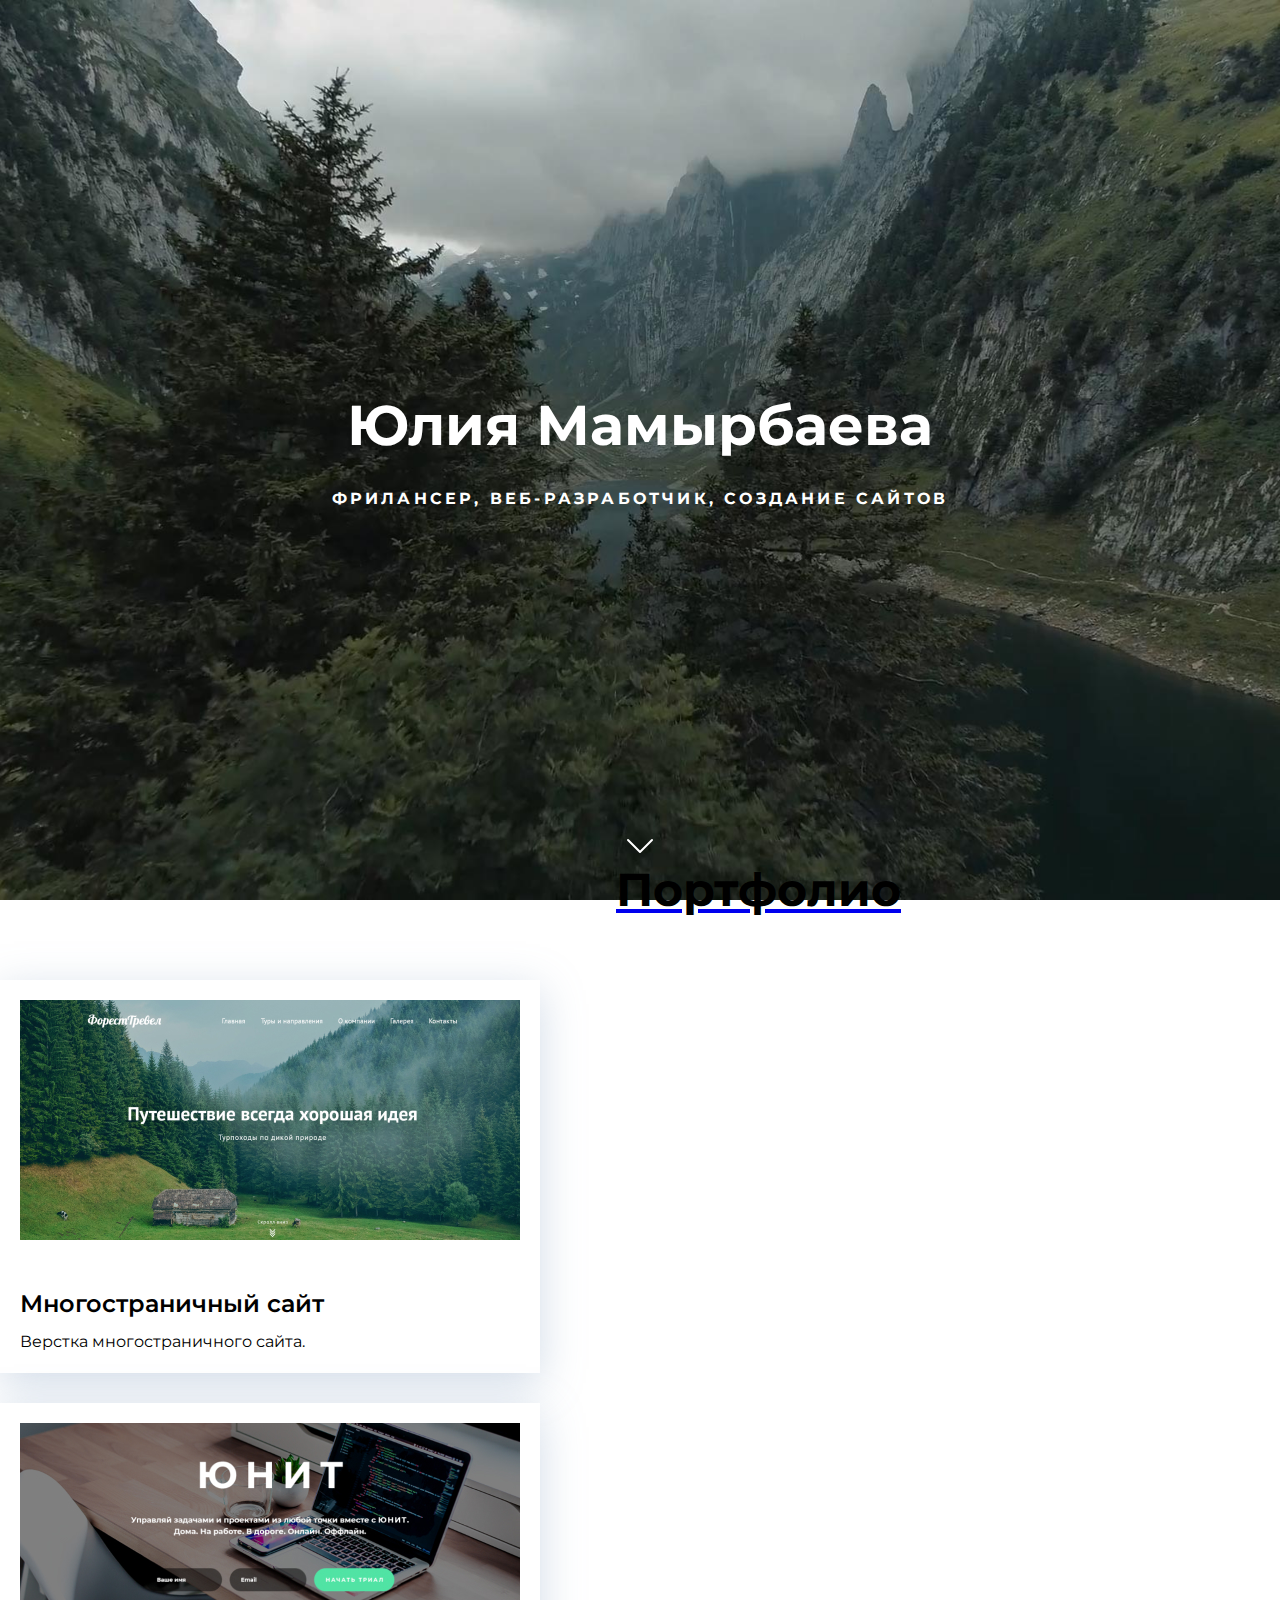
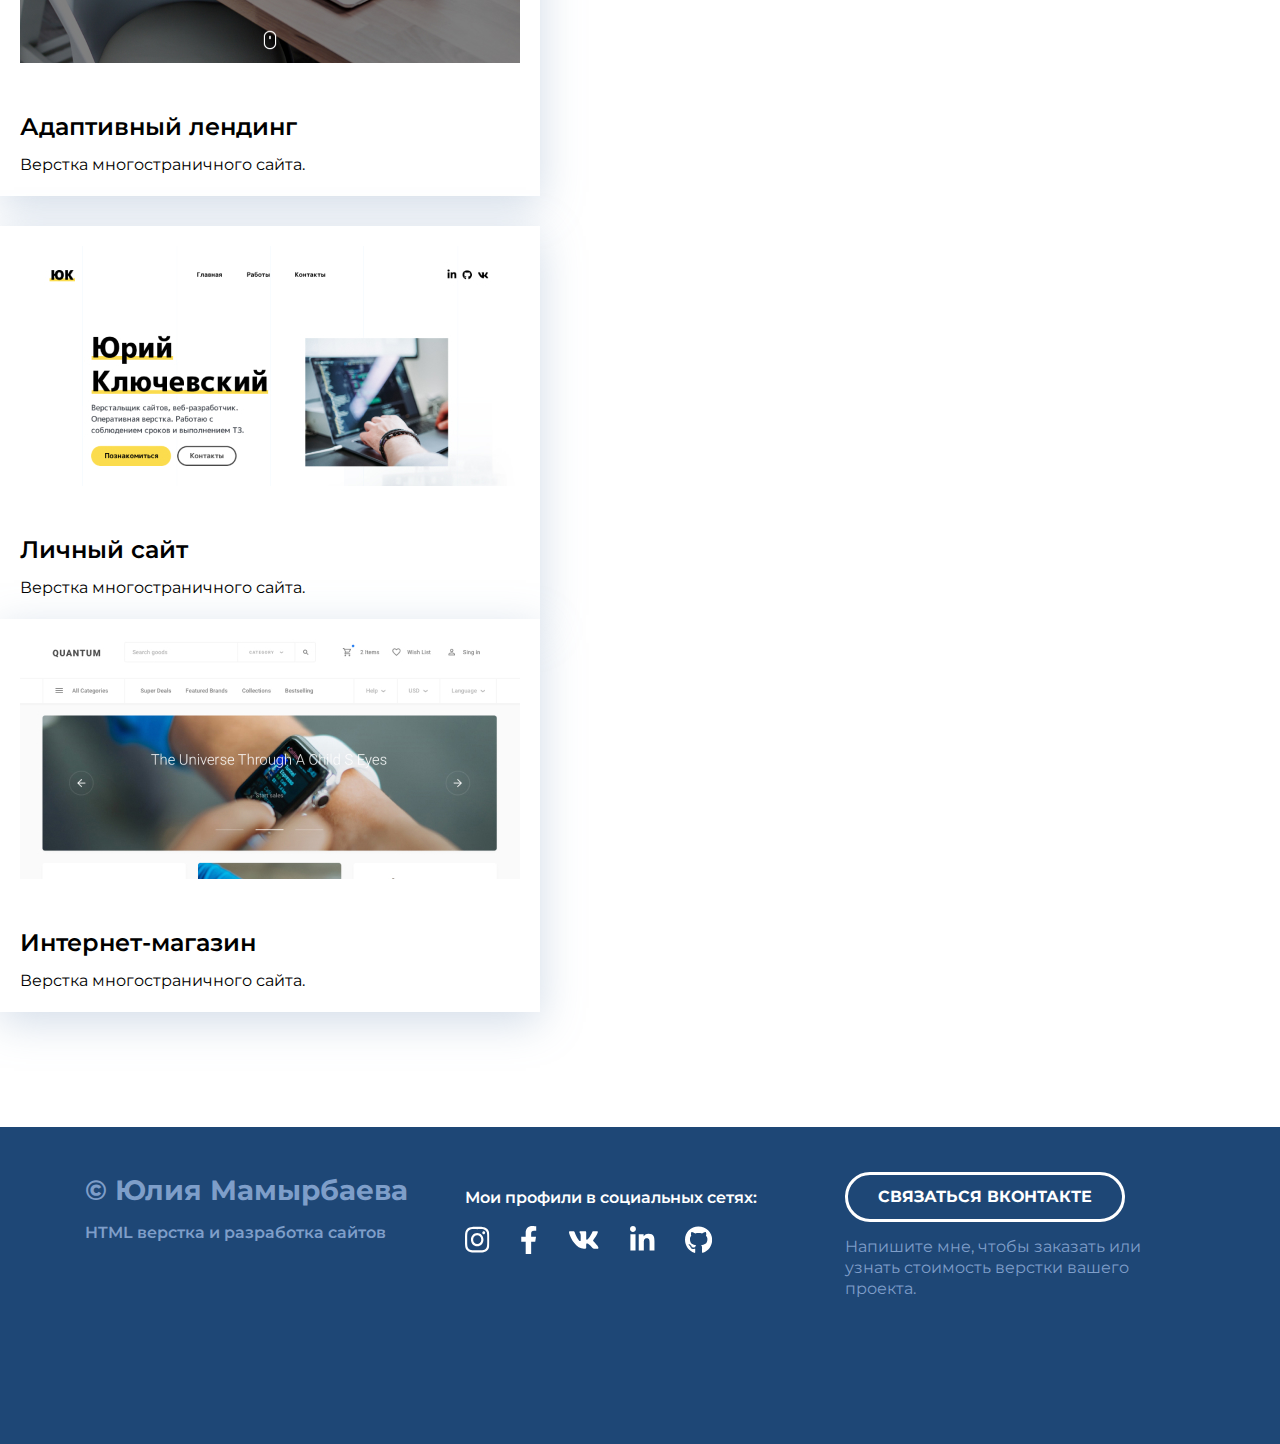
==== index.html @ e3d026e7 "new site" ====
<!DOCTYPE html>
<html lang="ru">
<head>
    <meta charset="UTF-8">
    <meta http-equiv="X-UA-Compatible" content="IE=edge">
    <meta name="viewport" content="width=device-width, initial-scale=1.0">
        <link rel="stylesheet" href="./css/main.css">
        <link rel="stylesheet" href="./css/media.css">
        <link href="https://fonts.googleapis.com/css2?family=Montserrat:wght@400;600;700&display=swap" rel="stylesheet">
    <title>Сайт - портфолио</title>
</head>
<body>
            <header class="header" id="header">
            <h1 class="header-title"> Юлия Мамырбаева</h1>
             <p class="header-subtitle"> фрилансер, веб-разработчик, создание сайтов</p>         
            <a href="#portfolio" class="header-arrow">
                <img src="./image/header/chevron-down.svg" alt="arrow"> 
         </div>
        </div>
        </header>

        <main>
            <div class="portfolio"
             class="portfolio" id="portfolio"
                class="container">
                        <h2 class="portfolio-header">Портфолио</h2>
                      
                        <!-- portfolio-cards-wrapper -->
                        <div class="portfolio-cards-wrapper"></div>
                        <!-- // portfolio-cards-wrapper-->
                      
                        <!-- Card -->
                        <div class="card">
                            <a href="forest-travel.html" class="card-link">
                                 <img class="card-img" src="./image/portfolio/main.jpg.jpg" alt="Многостраничный сайт">
                                    <h3 class="card-title">Многостраничный сайт</h3>
                                     <p>Верстка многостраничного сайта.</p>
                                 </a>
                        </div>
                        <!-- // Card -->
    
                        <!-- Card -->
                        <div class="card">
                            <a href="forest-travel.html" class="card-link">
                            <img class="card-img" src="./image/portfolio/junit.jpg.jpg" alt="Адаптивный лендинг">
                            <h3 class="card-title">Адаптивный лендинг</h3>
                            <p>Верстка многостраничного сайта.</p>
                            </a>
                        </div>
                        <!-- // Card -->

                        <!-- Card -->
                        <div class="card">
                            <a href="forest-travel.html" class="card-link">
                            <img class="card-img" src="./image/portfolio/lichnoe.jpg.jpg" alt="Личный сайт">
                            <h3 class="card-title">Личный сайт</h3>
                            <p>Верстка многостраничного сайта.</p>
                                 </a>
                        </div>
                        <!-- // Card -->

                        <!-- Card -->
                        <div class="card">
                            <a href="forest-travel.html" class="card-link">
                            <img class="card-img" src="./image/portfolio/content.jpg.jpg" alt="Интернет-магазин">
                            <h3 class="card-title">Интернет-магазин</h3>
                            <p>Верстка многостраничного сайта.</p>
                        </a>
                        </div>
                        <!-- // Card -->

                    </div>
            </div>
         </div>
        </main>
           
     <footer class="footer ">
         <div class="container">
             <div class="footer-row">
                    <div class="footer-copyright footer-col">
                      <div class="footer-copyright-name">© Юлия Мамырбаева</div>
                        <p>HTML верстка и разработка сайтов</p>
                    </div>
                    <!-- footer-icons -->
                    <div class="footer-icons footer-col">
                        <p>Мои профили в социальных сетях:</p>
                        <div class="footer-icons-row">
                            <a href="#">
                            <img src="./image/icons/instagram.jpg.svg" alt="">
                             </a>
                            <a href="#">
                            <img src="./image/icons/facebook.jpg.svg" alt="">
                             </a>
                            <a href="#">
                            <img src="./image/icons/vk.jpg.svg" alt="">
                             </a>
                            <a href="#">
                            <img src="./image/icons/linkedin.jpg.svg" alt="">
                             </a>
                            <a href="#">
                            <img src="./image/icons/github.jpg.svg" alt="">
                             </a>
                        </div>
                    </div>

                     <!-- // footer-icons -->

                     <div class="footer-contacts footer-col">
                       <a href="#" class="footer-button">Связаться Вконтакте
                       </a>
                        <p>Напишите мне, чтобы заказать или узнать стоимость верстки вашего проекта.</p>
                     </div>
             </div>
         </div>
     </footer>      
     

     <!--Библиотеки и плагины-->
     <script src="./libs/jqvery/jquery-3.6.0.min.js"></script>
     <script src="./libs/vide/jquery.vide.min.js"></script>
   
   

     <!--Собственные скрипты т вызовы библиотек-->
     <script src="./js/main.js"></script>
   
    </body>
</html>
---- css/main.css ----
* {
    box-sizing: border-box;
}

html {
    scroll-behavior: smooth;

}
body {
    margin: 0;
    font-family: 'Montserrat', sans-serif;
    color: black;
   
}
img {
    max-width: 100%;
}

.container {
    max-width: 1140px;
    margin-left: auto;
    margin-right: auto;
    padding-left: 15px;
    padding-right: 15px;
}

.none {
    display: none !important;
}
/*header*/

.header {
    position: relative;
    /* определяем  модель flexbox для блока header */ 
    display: flex;
    flex-direction: column;/* выстраиваем в колонку flex элементы, основная ось "Y"*/
    justify-content: center;/* выравнивание по основной оси- вертикаль*/
    align-items: center;/* выравнивание по поперечной оси- горизонталь*/
    width: 100% ;
    height: 100vh;
  
   /* background-color: #556983;*/
  /*  background-image:url("./../image/header/header-bg.jpg.jpg") */;
    background-size: cover;
    background-position: center;
}
    .header-title { 
        margin: 0;
        margin-bottom: 25px;
        font-weight: 700;
        font-size: 56px;
        line-height: 130%; /*1.3 * 56 */
        text-align: center;
        color: #ffffff;
    }
    .header-subtitle {
        margin: 0;
        font-weight: bold;
        font-size: 16px;
        line-height: 150%;
        text-align: center;
        letter-spacing: 0.2em;
        text-transform: uppercase;
        color: #ffffff;

        }
        .header-arrow {
            width: 48px;
            height: 48px;
            position: absolute;
            bottom: 30px;
            left: 50%;
            transform: translate(-50%, 0);
        }

        /*Portfolio*/

        .portfolio {
            padding-top: 80px;
            padding-bottom: 115px;
        }

        .portfolio-header {
        margin-bottom: 70px;
        font-weight: 700;
        font-size: 46px;
        line-height: 130%;
        text-align: center;
    color: #000000;
}
            
    .portfolio-cards-wrapper {  
        display: flex;
        flex-wrap: wrap;
        justify-content:space-between;

}
    .card {
    margin-bottom: 30px;
    max-width: 540px;
    background-color: #ffffff;
    box-shadow: 0px 10px 40px rgba(126, 155, 189, 0.35);
transition: transform 0.2s ease-in;
}

.card:hover {
    transform: translateY(-15px);
}

.card-link {
    padding: 20px;
    display: block;
    color: black;
    text-decoration: none;
    transition: color 0.2s ease-in;
}
.card-link:hover {
    color: rgb(39, 91, 236);
}
.card:last-child {
    margin-bottom: 0;
  /*  background-color: deeppink;*/
}
.card:nth-last-child(2) {
    margin-bottom: 0;
  /*  background-color: deeppink;*/
}
    .card-img {
    margin-bottom: 20px;
}
    .card-title {
    margin-bottom: 13px;
    font-weight: 600;
    font-size: 24px;
    line-height: 130%;

}

    .card p {
    margin: 0;
    font-size: 16px;
    line-height: 130%;
}

/*Footer*/
.footer {
    padding-top: 45px;
    padding-bottom: 130px;
    background: #1E4776;
    color: white;

}

.footer-row {  
display: flex;
/*flex-direction: row; */
justify-content: space-between;
}

.footer-col {
    max-width: 350px;
    flex-grow: 1;
}

.footer-copyright {
  
    color:#7E9EC9;
    line-height: 1.3;
}

.footer-copyright-name {
    font-weight: 700;
    font-size: 28px;
    margin-bottom: 15px;
   
    
}
.footer-copyright p {
    margin: 0;
    margin-bottom: 15px;
font-size: 16px;
font-weight: 600;
}

.footer-icons p {
    font-weight: 600;
    font-size: 16px;
    line-height: 1.3;   
}

.footer-icons-row {
display: flex;
align-items: center;
}

.footer-icons-row > * + * {
    margin-left: 30px;
}

.footer-button {
display: inline-block;
height: 50px;
padding-left: 30px;
padding-right: 30px;

border: 3px solid #FFFFFF;
border-radius: 50px;

color: white;
font-weight: 700;
font-size: 16px;
line-height: 44px;
text-transform: uppercase;
text-decoration: none;
transition: all 0.2s ease-in;
}

.footer-button:hover {
background-color: white;
color: #1E4776;
}

.footer-contacts p {
margin: 15px 0;
font-size: 16px;
line-height: 1.3;
color: #7E9EC9;

}
/*Project*/

.project {  
    padding: 80px 0 120px 0;
    text-align: center;
}
.project-header {
    margin: 0;
    margin-bottom: 40px;
    font-weight: bold;
    font-size: 46px;
    line-height: 1.3;
}
.project-img  {
margin-bottom: 70px;
}

.project-description {
margin: 0 auto 60px;
max-width: 730px;

}

.project-description p{
   margin-top: 0;
   margin-bottom: 15px;
    font-size: 16px;
    line-height: 1.5;

}

.project-btn-back {
    display: inline-block;
    height: 60px;
    padding-left: 30px;
    padding-right: 30px;

    border: 3px solid #275bec;
    border-radius: 50px;

    color: #275bec;
    font-weight: 700;
    font-size: 16px;
    line-height: 54px;
    text-transform: uppercase;
    text-decoration: none;

    transition: all 0.2s ease-in;
}

.project-btn-back:hover {
    background-color:#275bec ;
    color: white;
}
---- css/media.css ----
@media (max-width: 1140px) {    
.card {
    width: calc(50% - 15px);
}

.footer {
    padding-top: 40px;
    padding-bottom: 60px;
}

.footer-row {
    flex-direction: column-reverse;
    align-items: center;
    text-align: center;
}

.footer-col {
    margin-bottom: 50px;
}

.footer-col:first-child {
    margin-bottom: 0px;
}

}

/* медиа запрос : для экранов с ширино до 760 px*/
@media (max-width: 760px) {    
.header-title {
    font-size: 32px;
}
.header-subtitle {
    font-size: 14px;
}
.portfolio {
    padding-top: 40px;
    padding-bottom: 60px;
}
.portfolio-header {
    font-size: 32px;
    margin-bottom: 30px;
}

.portfolio-cards-wrappeer {
    justify-content: center;
}
.card {
    max-width: 530px;
    width: 100%;
}

.card:nth-last-child(2) {
    margin: bottom 30px;
}

.card-link {
    padding: 15px;
}

.card-img {
    margin-bottom: 10px;
}

.card-title {
    font-size: 18px;
    margin-bottom: 10px;
}

.card p {
    font-size: 14px;
}
.footer-copyright-name {
    font-size: 18px;
    margin-bottom: 5px;
}

.footer-copyright p {
    font-size: 14px;
}
.footer-icons p {
    font-size: 14px;
}
.footer-contact p {
    font-size: 14px;
    margin: 0;
    margin-top: 15px;
}

.project {
    padding: 40px 0 60px;
}

.project-header {
    font-size: 28px;
    margin-bottom: 30px;
}

.project-img {
    margin-bottom: 20px;
}

.project-description {
    margin-bottom: 50px;
}

.project-btn-back {
    padding: 0 10px;
    width: 100%;
    max-width: 320px;
}
}
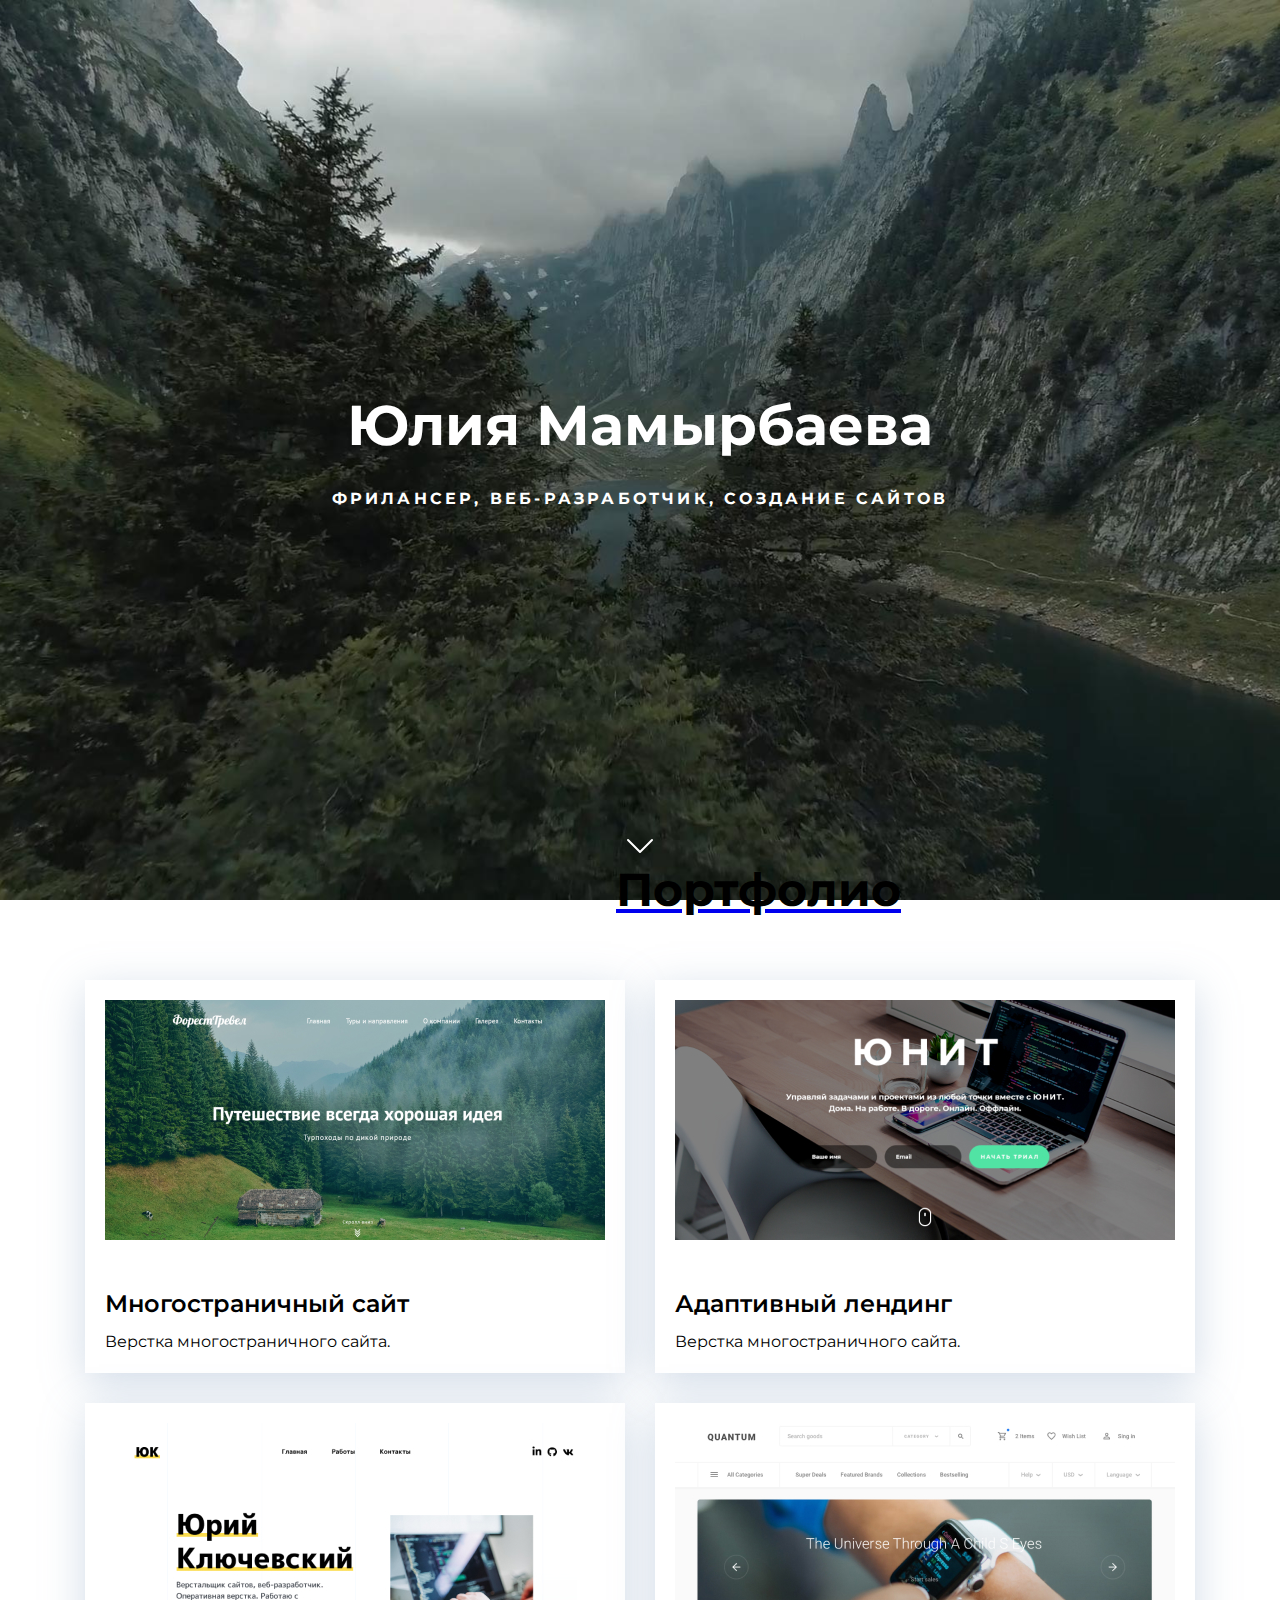
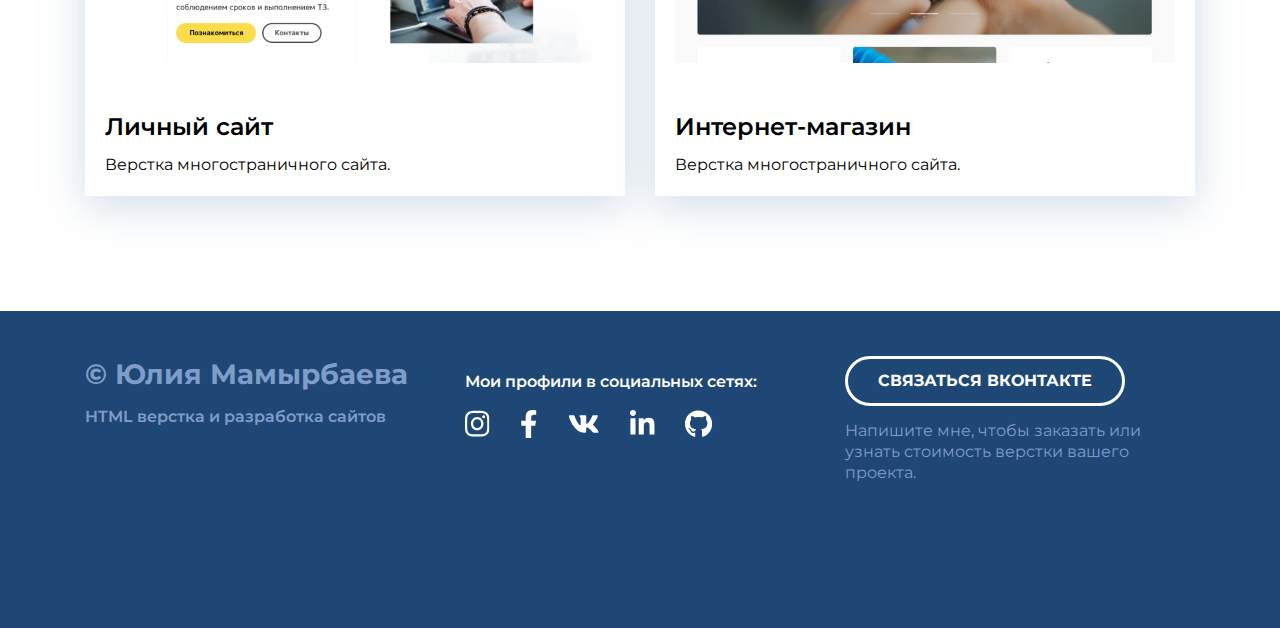
==== commit 7bd1b5ab: "Add files via upload" ====
--- a/index.html
+++ b/index.html
@@ -20,58 +20,58 @@
         </header>
 
         <main>
-            <div class="portfolio"
-             class="portfolio" id="portfolio"
-                class="container">
-                        <h2 class="portfolio-header">Портфолио</h2>
-                      
-                        <!-- portfolio-cards-wrapper -->
-                        <div class="portfolio-cards-wrapper"></div>
-                        <!-- // portfolio-cards-wrapper-->
-                      
-                        <!-- Card -->
-                        <div class="card">
-                            <a href="forest-travel.html" class="card-link">
-                                 <img class="card-img" src="./image/portfolio/main.jpg.jpg" alt="Многостраничный сайт">
-                                    <h3 class="card-title">Многостраничный сайт</h3>
-                                     <p>Верстка многостраничного сайта.</p>
-                                 </a>
-                        </div>
-                        <!-- // Card -->
-    
-                        <!-- Card -->
-                        <div class="card">
-                            <a href="forest-travel.html" class="card-link">
-                            <img class="card-img" src="./image/portfolio/junit.jpg.jpg" alt="Адаптивный лендинг">
-                            <h3 class="card-title">Адаптивный лендинг</h3>
-                            <p>Верстка многостраничного сайта.</p>
-                            </a>
-                        </div>
-                        <!-- // Card -->
+            <div class="portfolio"id="portfolio">
+            <div class="container">
+                <h2 class="portfolio-header">Портфолио</h2>
+          
+                <!-- portfolio-cards-wrapper -->
+            <div class="portfolio-cards-wrapper">
+                <!-- // portfolio-cards-wrapper-->
+              
+                <!-- Card -->
+                <div class="card">
+                    <a href="forest-travel.html" class="card-link">
+                         <img class="card-img" src="./image/portfolio/main.jpg.jpg" alt="Многостраничный сайт">
+                            <h3 class="card-title">Многостраничный сайт</h3>
+                             <p>Верстка многостраничного сайта.</p>
+                         </a>
+                </div>
+                <!-- // Card -->
 
-                        <!-- Card -->
-                        <div class="card">
-                            <a href="forest-travel.html" class="card-link">
-                            <img class="card-img" src="./image/portfolio/lichnoe.jpg.jpg" alt="Личный сайт">
-                            <h3 class="card-title">Личный сайт</h3>
-                            <p>Верстка многостраничного сайта.</p>
-                                 </a>
-                        </div>
-                        <!-- // Card -->
+                <!-- Card -->
+                <div class="card">
+                    <a href="forest-travel.html" class="card-link">
+                    <img class="card-img" src="./image/portfolio/junit.jpg.jpg" alt="Адаптивный лендинг">
+                    <h3 class="card-title">Адаптивный лендинг</h3>
+                    <p>Верстка многостраничного сайта.</p>
+                    </a>
+                </div>
+                <!-- // Card -->
 
-                        <!-- Card -->
-                        <div class="card">
-                            <a href="forest-travel.html" class="card-link">
-                            <img class="card-img" src="./image/portfolio/content.jpg.jpg" alt="Интернет-магазин">
-                            <h3 class="card-title">Интернет-магазин</h3>
-                            <p>Верстка многостраничного сайта.</p>
-                        </a>
-                        </div>
-                        <!-- // Card -->
+                <!-- Card -->
+                <div class="card">
+                    <a href="forest-travel.html" class="card-link">
+                    <img class="card-img" src="./image/portfolio/lichnoe.jpg.jpg" alt="Личный сайт">
+                    <h3 class="card-title">Личный сайт</h3>
+                    <p>Верстка многостраничного сайта.</p>
+                         </a>
+                </div>
+                <!-- // Card -->
 
-                    </div>
+                <!-- Card -->
+                <div class="card">
+                    <a href="forest-travel.html" class="card-link">
+                    <img class="card-img" src="./image/portfolio/content.jpg.jpg" alt="Интернет-магазин">
+                    <h3 class="card-title">Интернет-магазин</h3>
+                    <p>Верстка многостраничного сайта.</p>
+                </a>
+                </div>
+                <!-- // Card -->
             </div>
-         </div>
+            </div>
+            </div>
+            </div>          
+            </div>
         </main>
            
      <footer class="footer ">
--- a/css/main.css
+++ b/css/main.css
@@ -86,7 +86,7 @@
         font-size: 46px;
         line-height: 130%;
         text-align: center;
-    color: #000000;
+         color: #000000;
 }
             
     .portfolio-cards-wrapper {  
@@ -135,7 +135,6 @@
     line-height: 130%;
 
 }
-
     .card p {
     margin: 0;
     font-size: 16px;
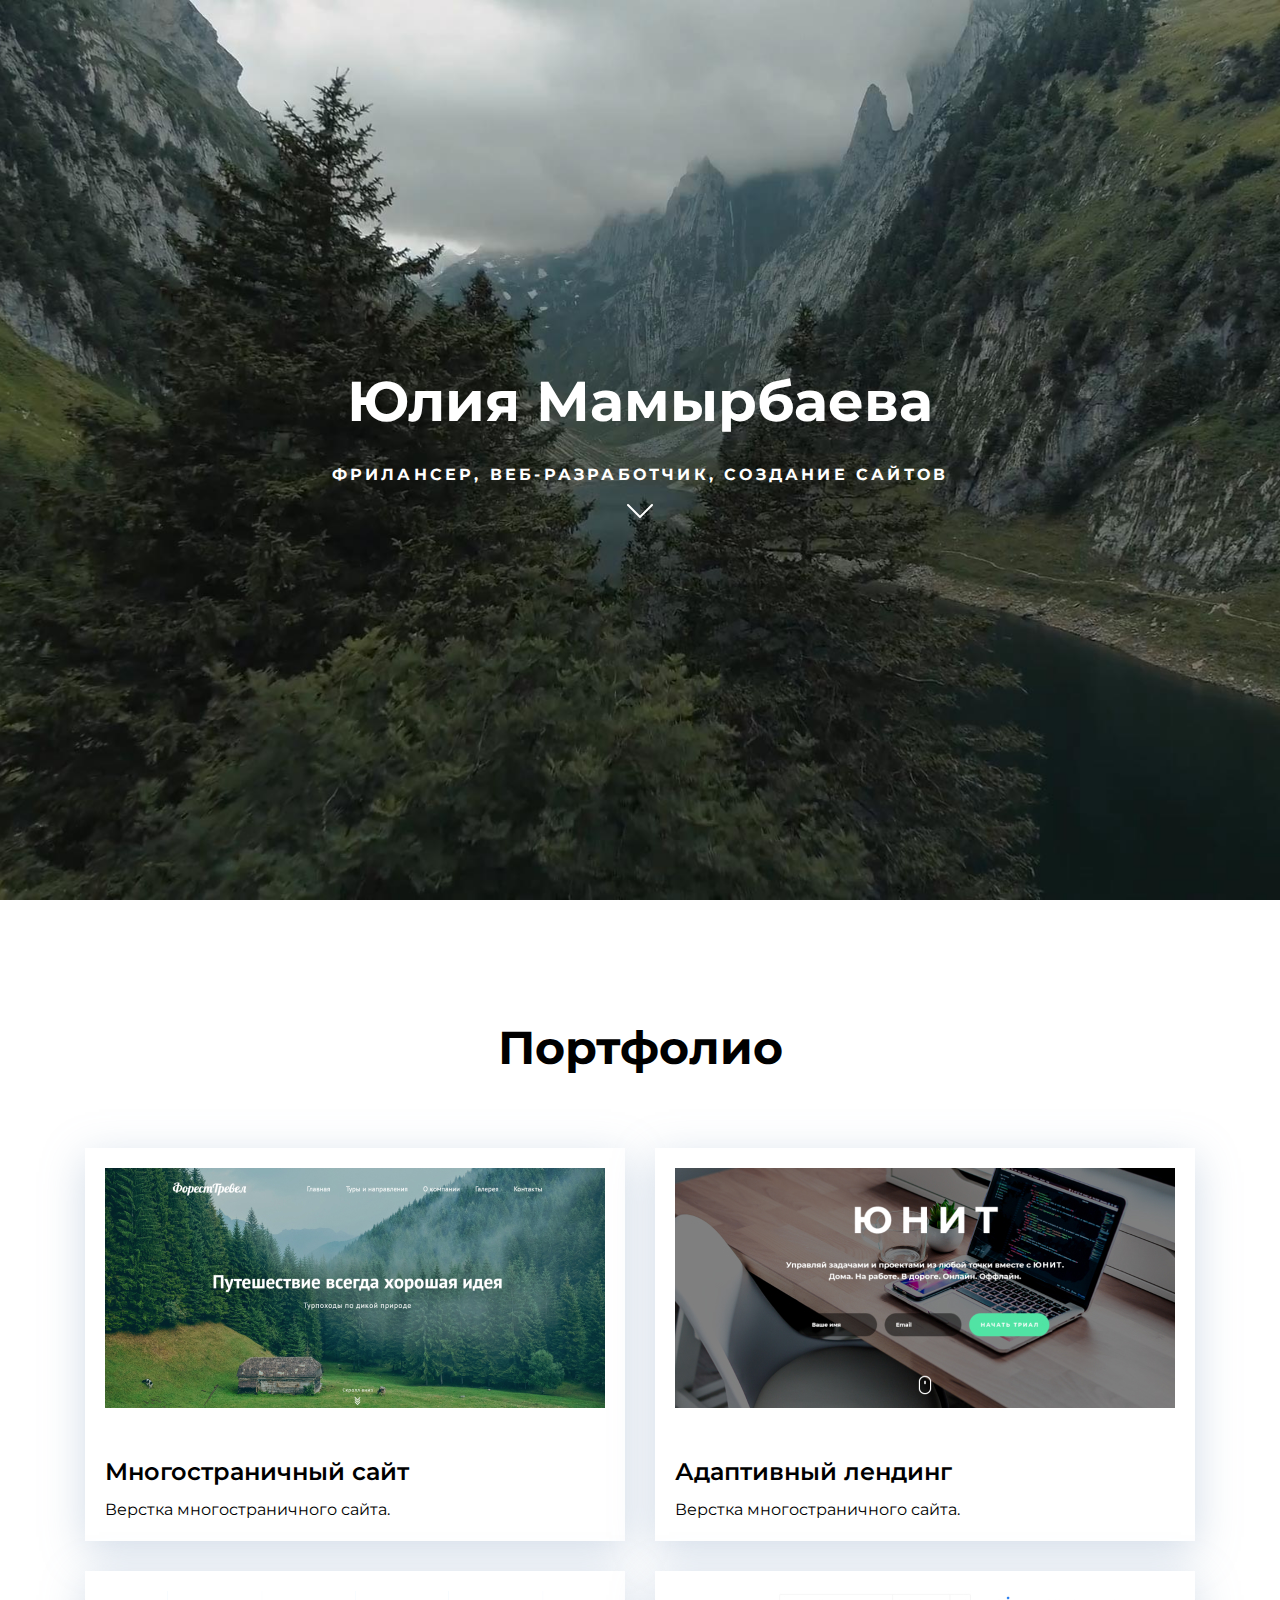
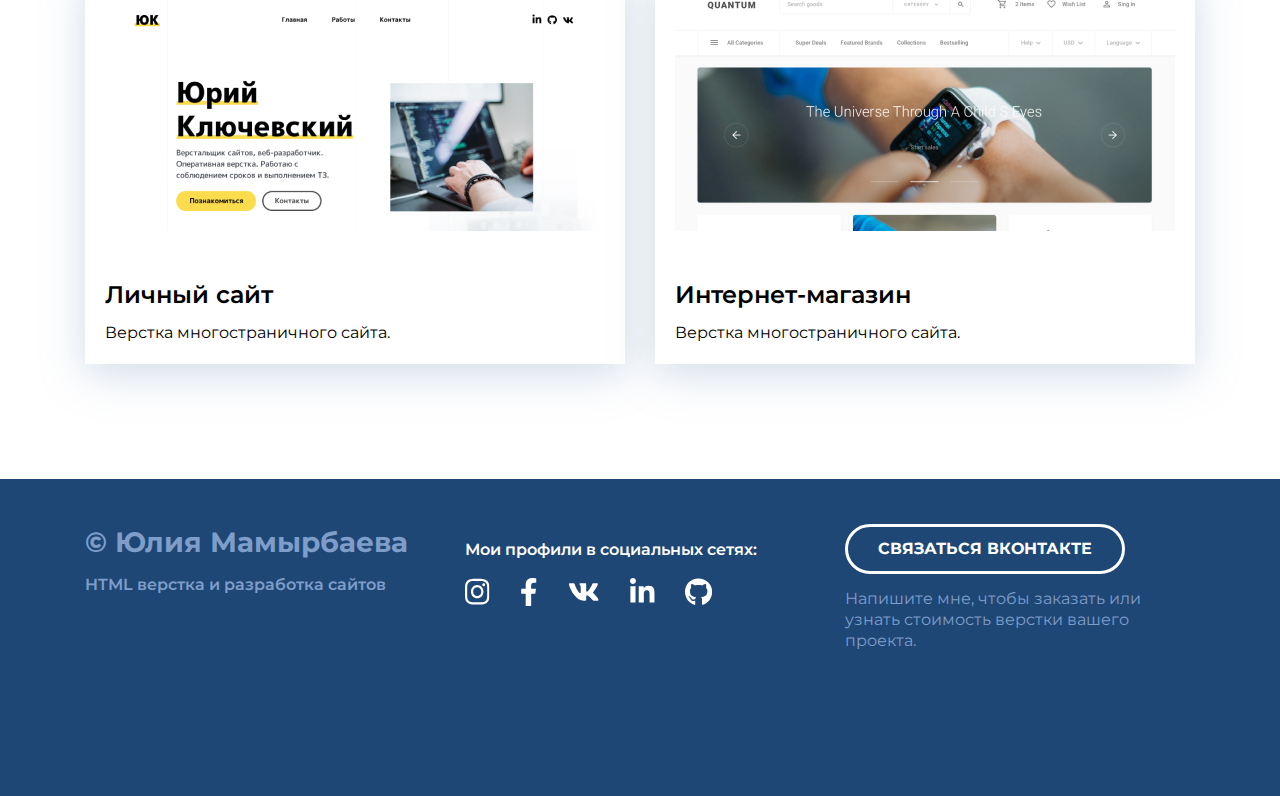
==== commit 7f9436c9: "Add files via upload" ====
--- a/index.html
+++ b/index.html
@@ -13,8 +13,7 @@
             <header class="header" id="header">
             <h1 class="header-title"> Юлия Мамырбаева</h1>
              <p class="header-subtitle"> фрилансер, веб-разработчик, создание сайтов</p>         
-            <a href="#portfolio" class="header-arrow">
-                <img src="./image/header/chevron-down.svg" alt="arrow"> 
+             <img src="./image/header/chevron-down.svg" alt="arrow"> 
          </div>
         </div>
         </header>
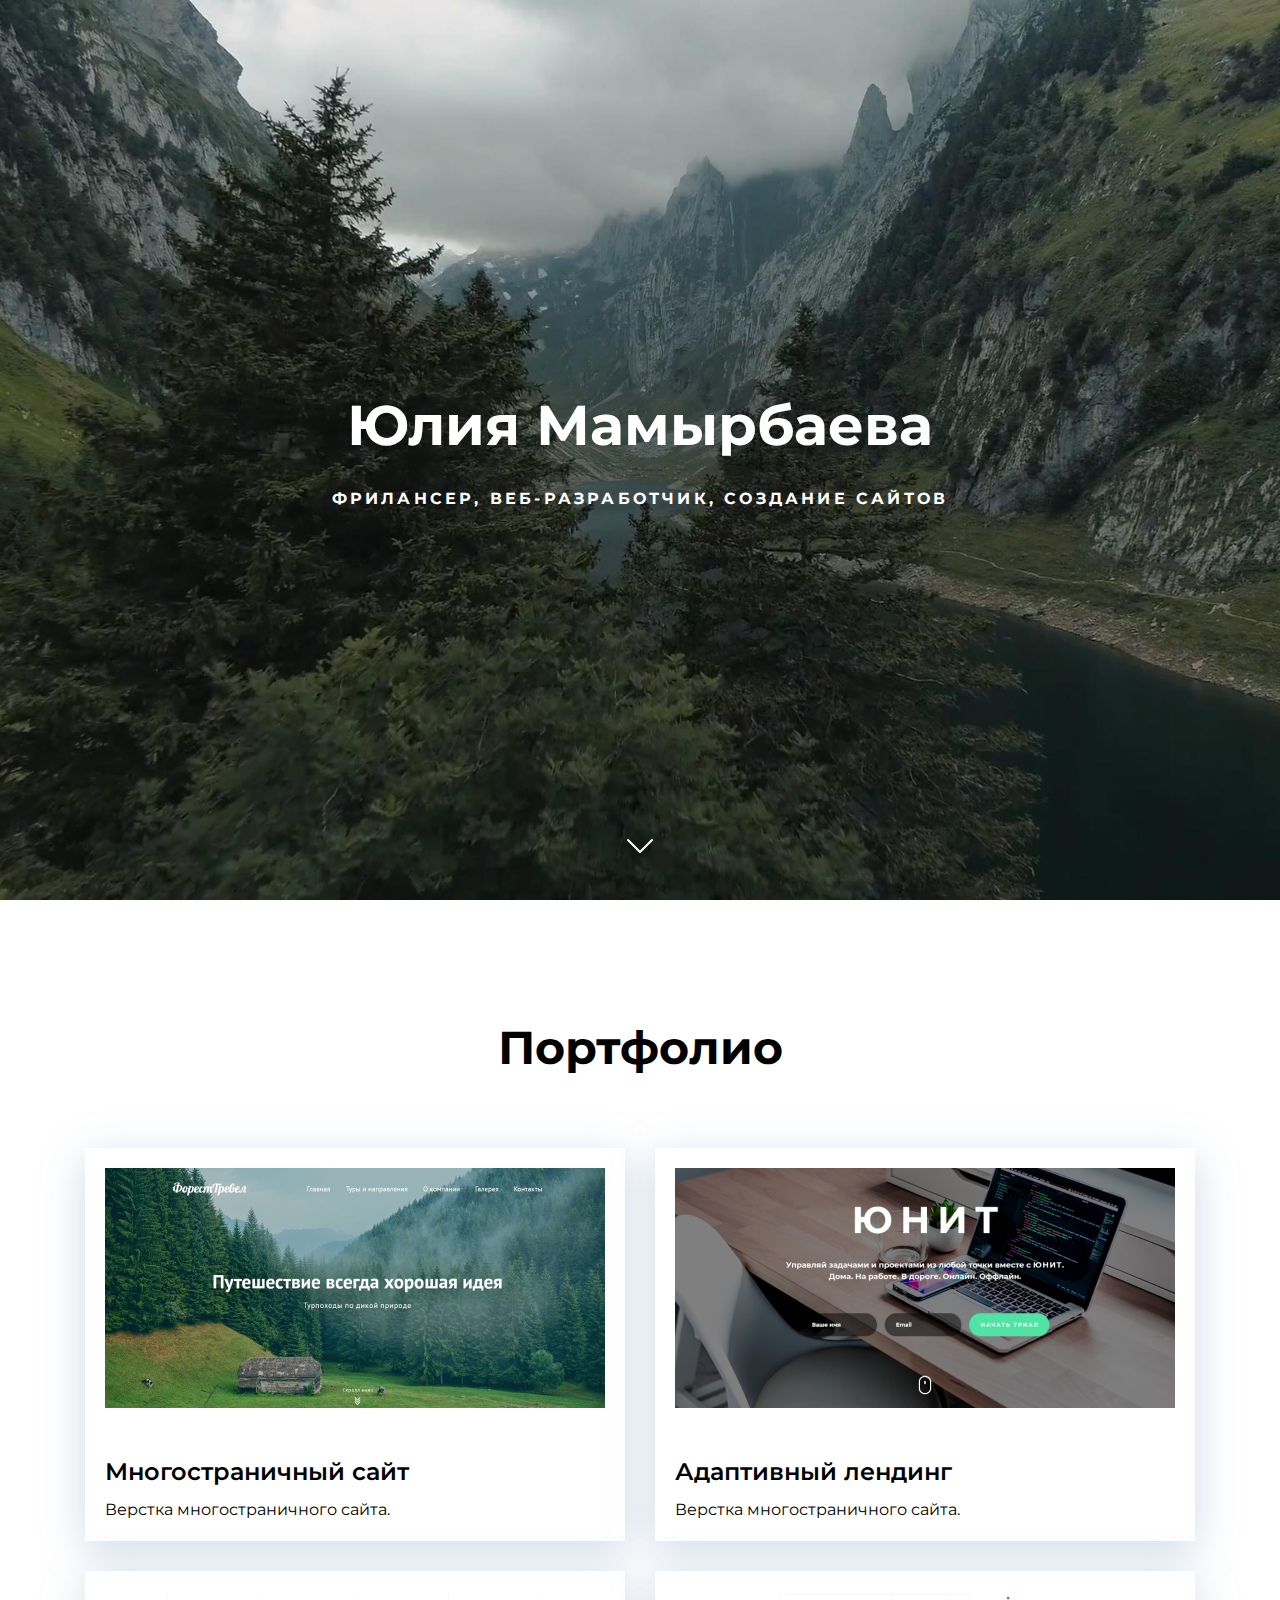
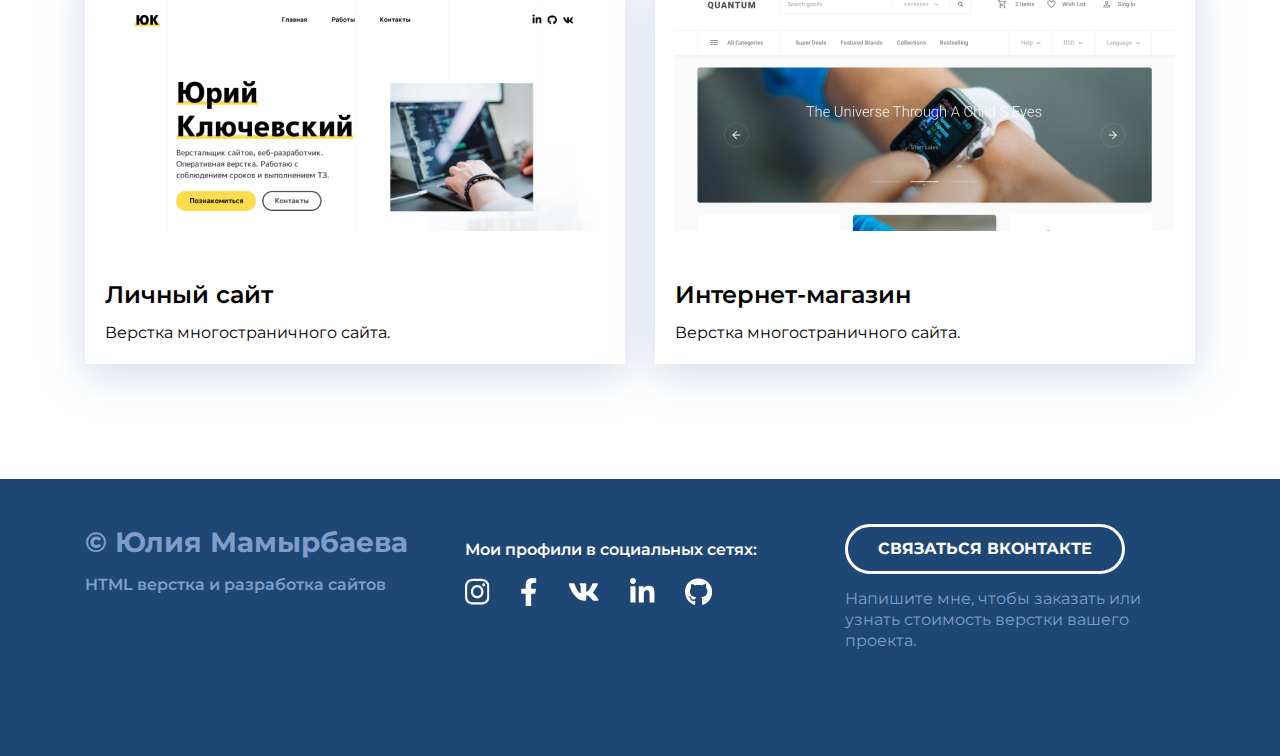
==== commit b3543136: "Add files via upload" ====
--- a/index.html
+++ b/index.html
@@ -13,7 +13,7 @@
             <header class="header" id="header">
             <h1 class="header-title"> Юлия Мамырбаева</h1>
              <p class="header-subtitle"> фрилансер, веб-разработчик, создание сайтов</p>         
-             <img src="./image/header/chevron-down.svg" alt="arrow"> 
+             <img class="header-img" src="./image/header/chevron-down.svg" alt="arrow"> 
          </div>
         </div>
         </header>
--- a/css/main.css
+++ b/css/main.css
@@ -64,15 +64,24 @@
         color: #ffffff;
 
         }
-        .header-arrow {
+        .header-img {
             width: 48px;
             height: 48px;
-            position: absolute;
             bottom: 30px;
             left: 50%;
-            transform: translate(-50%, 0);
-        }
-
+            position: absolute;
+            transform: translate(-50%);
+            animation: arrowDown 10s ease-in-out;
+        }
+    @keyframes arrowDown {
+        0% {
+            bottom: 30px;
+        }
+        50% {
+            bottom: -15px;
+        }
+    
+    }
         /*Portfolio*/
 
         .portfolio {
@@ -144,7 +153,7 @@
 /*Footer*/
 .footer {
     padding-top: 45px;
-    padding-bottom: 130px;
+    padding-bottom: 90px;
     background: #1E4776;
     color: white;
 
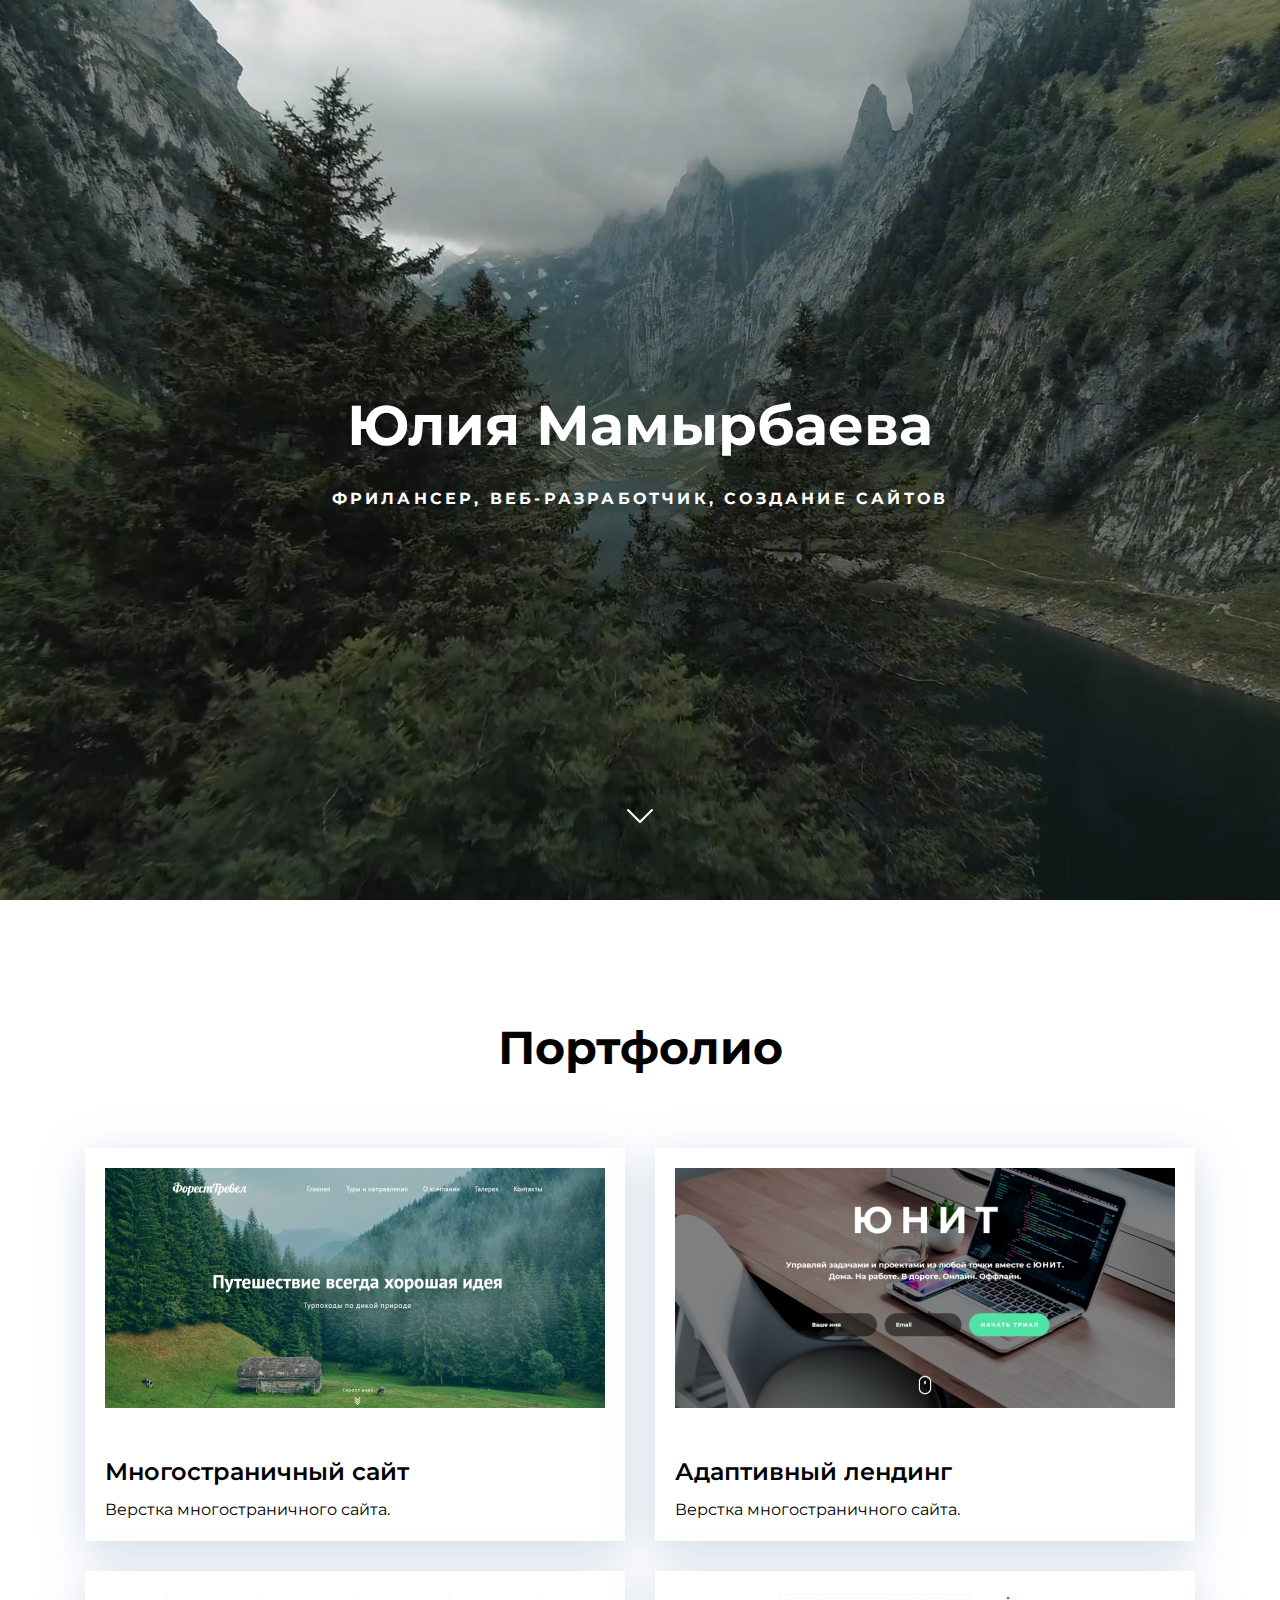
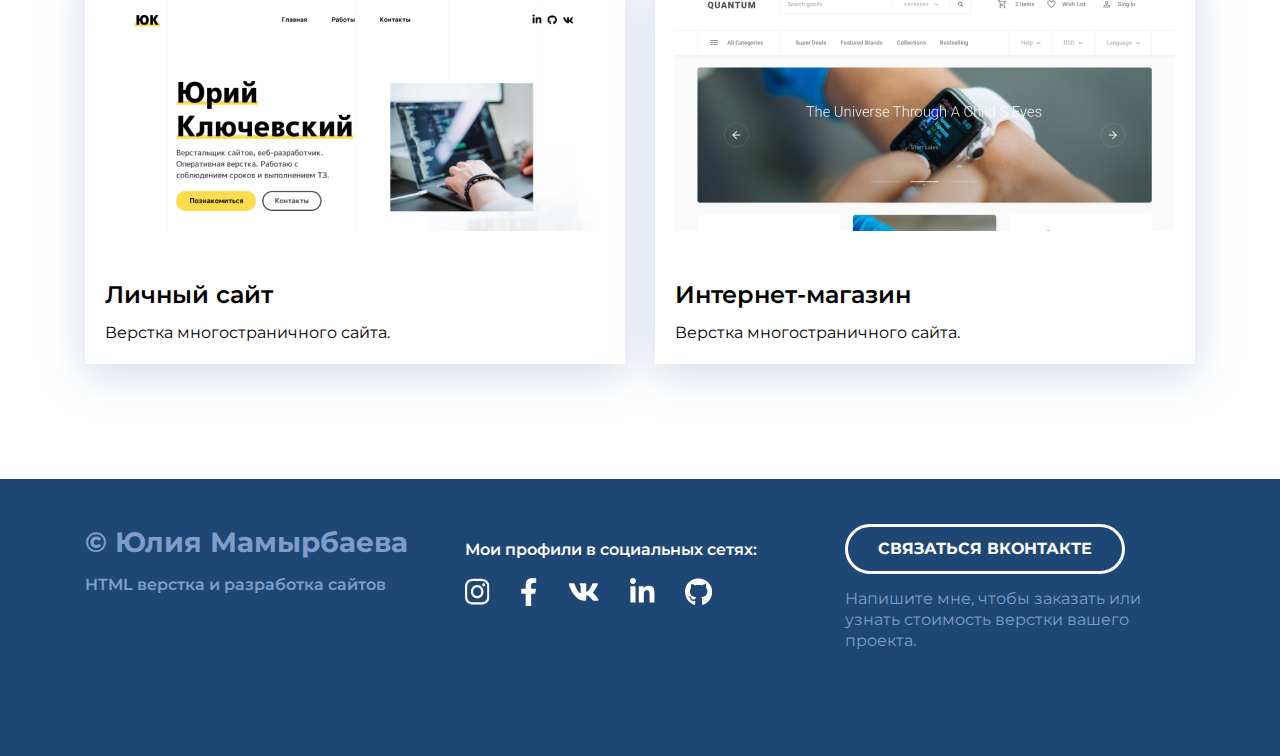
==== commit 927324b0: "Add files via upload" ====
--- a/index.html
+++ b/index.html
@@ -12,8 +12,10 @@
 <body>
             <header class="header" id="header">
             <h1 class="header-title"> Юлия Мамырбаева</h1>
-             <p class="header-subtitle"> фрилансер, веб-разработчик, создание сайтов</p>         
+             <p class="header-subtitle"> фрилансер, веб-разработчик, создание сайтов</p>   
+             <a href="#portfolio" class="header-img">
              <img class="header-img" src="./image/header/chevron-down.svg" alt="arrow"> 
+            </a>
          </div>
         </div>
         </header>
--- a/css/main.css
+++ b/css/main.css
@@ -10,7 +10,7 @@
     margin: 0;
     font-family: 'Montserrat', sans-serif;
     color: black;
-   
+    scroll-behavior: smooth;
 }
 img {
     max-width: 100%;
@@ -71,16 +71,12 @@
             left: 50%;
             position: absolute;
             transform: translate(-50%);
-            animation: arrowDown 10s ease-in-out;
+            animation: arrowDown 15s ease-in;
         }
     @keyframes arrowDown {
-        0% {
-            bottom: 30px;
-        }
         50% {
             bottom: -15px;
         }
-    
     }
         /*Portfolio*/
 
